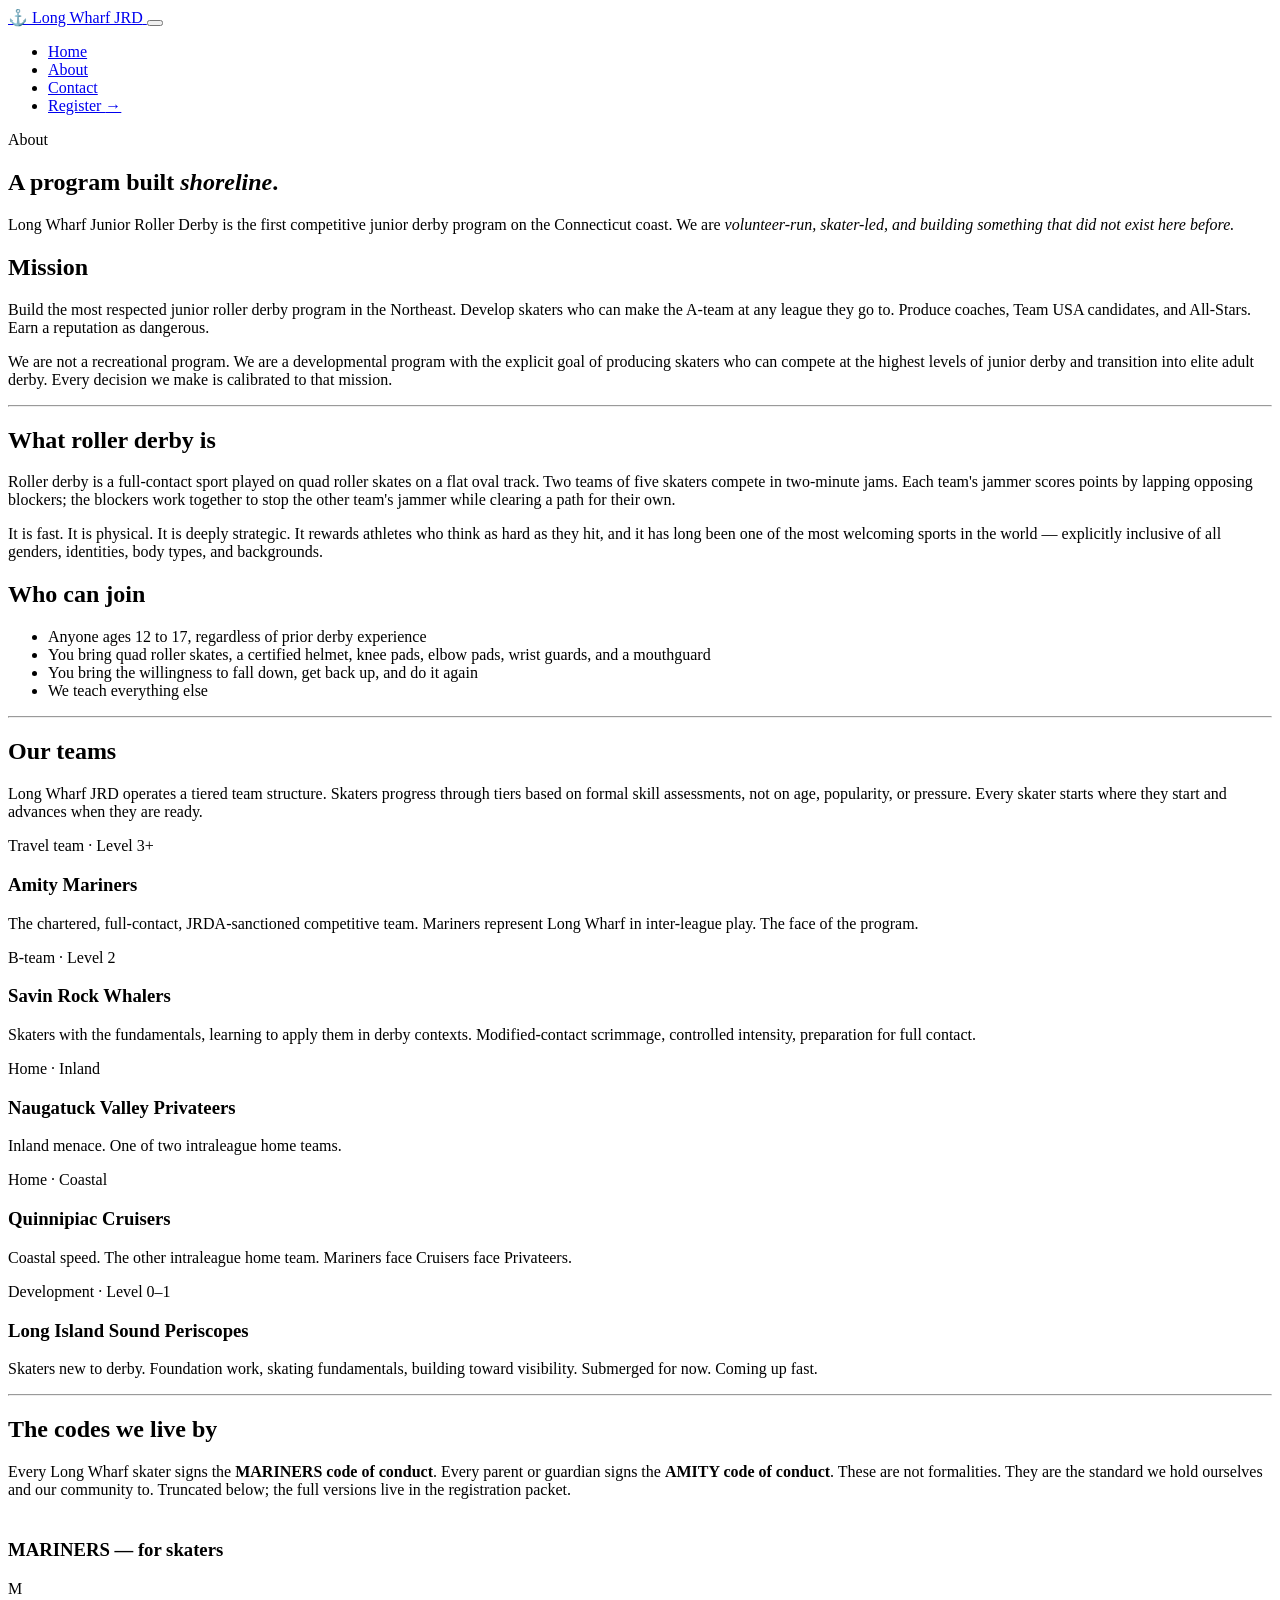
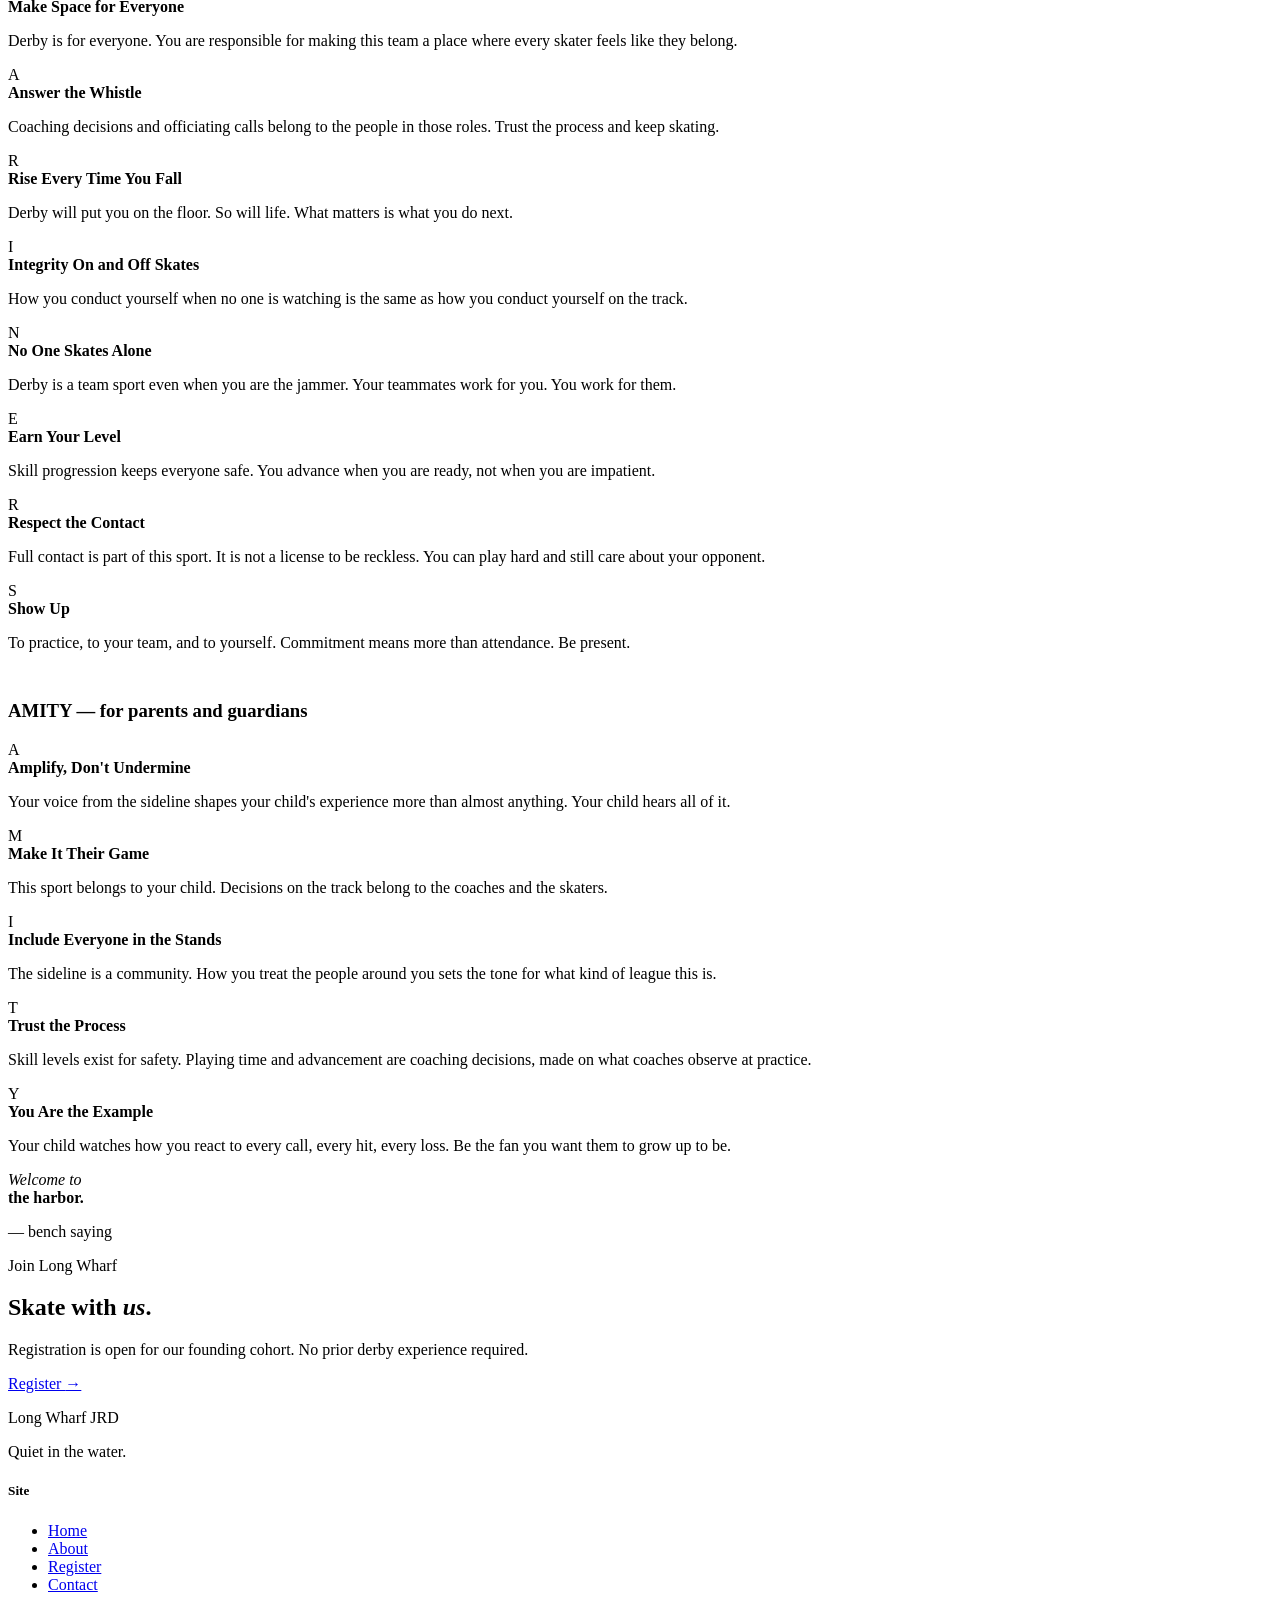
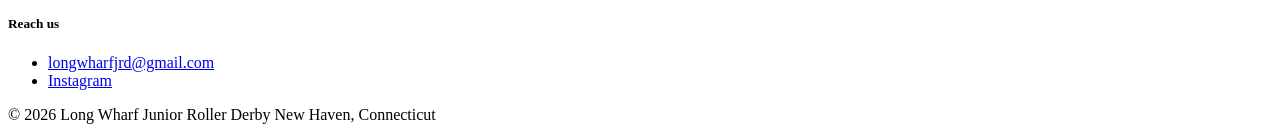
==== about.html @ 36a2472e "Add files via upload" ====
<!DOCTYPE html>
<html lang="en">
<head>
  <meta charset="UTF-8">
  <meta name="viewport" content="width=device-width, initial-scale=1.0">
  <title>About — Long Wharf Junior Roller Derby</title>
  <meta name="description" content="Long Wharf JRD is a competitive junior roller derby program serving New Haven County, Connecticut. Mission, teams, and the codes we live by.">

  <meta property="og:type" content="website">
  <meta property="og:title" content="About Long Wharf JRD">
  <meta property="og:description" content="Mission, teams, and the codes that define Long Wharf Junior Roller Derby.">
  <meta property="og:image" content="assets/og-image.jpg">
  <meta property="og:url" content="https://longwharfjrd.com/about.html">
  <meta name="twitter:card" content="summary_large_image">

  <link rel="icon" type="image/png" href="assets/favicon.png">
  <link rel="preconnect" href="https://fonts.googleapis.com">
  <link rel="preconnect" href="https://fonts.gstatic.com" crossorigin>
  <link href="https://fonts.googleapis.com/css2?family=Fraunces:ital,opsz,wght,SOFT@0,9..144,400..600,0..100;1,9..144,400..600,0..100&family=JetBrains+Mono:wght@400;500&family=Manrope:wght@400;500;600;700&display=swap" rel="stylesheet">
  <link rel="stylesheet" href="css/style.css">
</head>
<body>

  <header class="nav" id="nav">
    <div class="container nav__inner">
      <a href="index.html" class="nav__brand">
        <span class="nav__brand-mark">⚓</span>
        <span>Long Wharf JRD</span>
      </a>
      <button class="nav__toggle" aria-label="Toggle menu" aria-expanded="false">
        <span></span><span></span><span></span>
      </button>
      <ul class="nav__list">
        <li><a href="index.html" class="nav__link">Home</a></li>
        <li><a href="about.html" class="nav__link">About</a></li>
        <li><a href="contact.html" class="nav__link">Contact</a></li>
        <li><a href="register.html" class="nav__cta">Register <span aria-hidden="true">→</span></a></li>
      </ul>
    </div>
  </header>

  <!-- ───────── PAGE HEADER ───────── -->
  <section class="page-header">
    <div class="container page-header__inner">
      <p class="page-header__eyebrow reveal">About</p>
      <h1 class="page-header__title reveal reveal--delay-1">A program built <em>shoreline</em>.</h1>
    </div>
  </section>

  <!-- ───────── PROSE ───────── -->
  <section class="section">
    <div class="container-narrow">
      <article class="prose">

        <p class="lede">Long Wharf Junior Roller Derby is the first competitive junior derby program on the Connecticut coast. We are <em>volunteer-run, skater-led, and building something that did not exist here before.</em></p>

        <h2>Mission</h2>
        <p>Build the most respected junior roller derby program in the Northeast. Develop skaters who can make the A-team at any league they go to. Produce coaches, Team USA candidates, and All-Stars. Earn a reputation as dangerous.</p>
        <p>We are not a recreational program. We are a developmental program with the explicit goal of producing skaters who can compete at the highest levels of junior derby and transition into elite adult derby. Every decision we make is calibrated to that mission.</p>

        <hr class="divider">

        <h2>What roller derby is</h2>
        <p>Roller derby is a full-contact sport played on quad roller skates on a flat oval track. Two teams of five skaters compete in two-minute jams. Each team's jammer scores points by lapping opposing blockers; the blockers work together to stop the other team's jammer while clearing a path for their own.</p>
        <p>It is fast. It is physical. It is deeply strategic. It rewards athletes who think as hard as they hit, and it has long been one of the most welcoming sports in the world — explicitly inclusive of all genders, identities, body types, and backgrounds.</p>

        <h2>Who can join</h2>
        <ul>
          <li>Anyone ages 12 to 17, regardless of prior derby experience</li>
          <li>You bring quad roller skates, a certified helmet, knee pads, elbow pads, wrist guards, and a mouthguard</li>
          <li>You bring the willingness to fall down, get back up, and do it again</li>
          <li>We teach everything else</li>
        </ul>

        <hr class="divider">

        <h2>Our teams</h2>
        <p>Long Wharf JRD operates a tiered team structure. Skaters progress through tiers based on formal skill assessments, not on age, popularity, or pressure. Every skater starts where they start and advances when they are ready.</p>

        <div class="teams">
          <div class="team">
            <span class="team__tier">Travel team · Level 3+</span>
            <h3 class="team__name">Amity Mariners</h3>
            <p class="team__desc">The chartered, full-contact, JRDA-sanctioned competitive team. Mariners represent Long Wharf in inter-league play. The face of the program.</p>
          </div>
          <div class="team">
            <span class="team__tier">B-team · Level 2</span>
            <h3 class="team__name">Savin Rock Whalers</h3>
            <p class="team__desc">Skaters with the fundamentals, learning to apply them in derby contexts. Modified-contact scrimmage, controlled intensity, preparation for full contact.</p>
          </div>
          <div class="team">
            <span class="team__tier">Home · Inland</span>
            <h3 class="team__name">Naugatuck Valley Privateers</h3>
            <p class="team__desc">Inland menace. One of two intraleague home teams.</p>
          </div>
          <div class="team">
            <span class="team__tier">Home · Coastal</span>
            <h3 class="team__name">Quinnipiac Cruisers</h3>
            <p class="team__desc">Coastal speed. The other intraleague home team. Mariners face Cruisers face Privateers.</p>
          </div>
          <div class="team">
            <span class="team__tier">Development · Level 0–1</span>
            <h3 class="team__name">Long Island Sound Periscopes</h3>
            <p class="team__desc">Skaters new to derby. Foundation work, skating fundamentals, building toward visibility. Submerged for now. Coming up fast.</p>
          </div>
        </div>

        <hr class="divider">

        <h2>The codes we live by</h2>
        <p>Every Long Wharf skater signs the <strong>MARINERS code of conduct</strong>. Every parent or guardian signs the <strong>AMITY code of conduct</strong>. These are not formalities. They are the standard we hold ourselves and our community to. Truncated below; the full versions live in the registration packet.</p>

        <h3 style="margin-top: 2.5rem;">MARINERS — for skaters</h3>
        <div class="code-strip">
          <div class="code-strip__item">
            <span class="code-strip__letter">M</span>
            <div class="code-strip__text"><strong>Make Space for Everyone</strong><p>Derby is for everyone. You are responsible for making this team a place where every skater feels like they belong.</p></div>
          </div>
          <div class="code-strip__item">
            <span class="code-strip__letter">A</span>
            <div class="code-strip__text"><strong>Answer the Whistle</strong><p>Coaching decisions and officiating calls belong to the people in those roles. Trust the process and keep skating.</p></div>
          </div>
          <div class="code-strip__item">
            <span class="code-strip__letter">R</span>
            <div class="code-strip__text"><strong>Rise Every Time You Fall</strong><p>Derby will put you on the floor. So will life. What matters is what you do next.</p></div>
          </div>
          <div class="code-strip__item">
            <span class="code-strip__letter">I</span>
            <div class="code-strip__text"><strong>Integrity On and Off Skates</strong><p>How you conduct yourself when no one is watching is the same as how you conduct yourself on the track.</p></div>
          </div>
          <div class="code-strip__item">
            <span class="code-strip__letter">N</span>
            <div class="code-strip__text"><strong>No One Skates Alone</strong><p>Derby is a team sport even when you are the jammer. Your teammates work for you. You work for them.</p></div>
          </div>
          <div class="code-strip__item">
            <span class="code-strip__letter">E</span>
            <div class="code-strip__text"><strong>Earn Your Level</strong><p>Skill progression keeps everyone safe. You advance when you are ready, not when you are impatient.</p></div>
          </div>
          <div class="code-strip__item">
            <span class="code-strip__letter">R</span>
            <div class="code-strip__text"><strong>Respect the Contact</strong><p>Full contact is part of this sport. It is not a license to be reckless. You can play hard and still care about your opponent.</p></div>
          </div>
          <div class="code-strip__item">
            <span class="code-strip__letter">S</span>
            <div class="code-strip__text"><strong>Show Up</strong><p>To practice, to your team, and to yourself. Commitment means more than attendance. Be present.</p></div>
          </div>
        </div>

        <h3 style="margin-top: 3rem;">AMITY — for parents and guardians</h3>
        <div class="code-strip">
          <div class="code-strip__item">
            <span class="code-strip__letter">A</span>
            <div class="code-strip__text"><strong>Amplify, Don't Undermine</strong><p>Your voice from the sideline shapes your child's experience more than almost anything. Your child hears all of it.</p></div>
          </div>
          <div class="code-strip__item">
            <span class="code-strip__letter">M</span>
            <div class="code-strip__text"><strong>Make It Their Game</strong><p>This sport belongs to your child. Decisions on the track belong to the coaches and the skaters.</p></div>
          </div>
          <div class="code-strip__item">
            <span class="code-strip__letter">I</span>
            <div class="code-strip__text"><strong>Include Everyone in the Stands</strong><p>The sideline is a community. How you treat the people around you sets the tone for what kind of league this is.</p></div>
          </div>
          <div class="code-strip__item">
            <span class="code-strip__letter">T</span>
            <div class="code-strip__text"><strong>Trust the Process</strong><p>Skill levels exist for safety. Playing time and advancement are coaching decisions, made on what coaches observe at practice.</p></div>
          </div>
          <div class="code-strip__item">
            <span class="code-strip__letter">Y</span>
            <div class="code-strip__text"><strong>You Are the Example</strong><p>Your child watches how you react to every call, every hit, every loss. Be the fan you want them to grow up to be.</p></div>
          </div>
        </div>

      </article>
    </div>
  </section>

  <!-- ───────── BANNER ───────── -->
  <section class="banner">
    <div class="container banner__inner">
      <p class="banner__quote reveal">
        <em>Welcome to</em><br>
        <strong>the harbor.</strong>
      </p>
      <p class="banner__cite reveal reveal--delay-1">— bench saying</p>
    </div>
  </section>

  <!-- ───────── CTA ───────── -->
  <section class="section cta">
    <div class="container-narrow">
      <div class="cta__inner">
        <p class="section-eyebrow">Join Long Wharf</p>
        <h2 class="cta__title reveal">Skate with <em>us</em>.</h2>
        <p class="cta__body reveal reveal--delay-1">Registration is open for our founding cohort. No prior derby experience required.</p>
        <div class="cta__actions reveal reveal--delay-2">
          <a href="register.html" class="btn btn--dark">
            Register
            <span class="btn__arrow" aria-hidden="true">→</span>
          </a>
        </div>
      </div>
    </div>
  </section>

  <!-- ───────── FOOTER ───────── -->
  <footer class="footer">
    <div class="container">
      <div class="footer__inner">
        <div>
          <p class="footer__brand">Long Wharf JRD</p>
          <p class="footer__tagline">Quiet in the water.</p>
        </div>
        <div>
          <h5>Site</h5>
          <ul>
            <li><a href="index.html">Home</a></li>
            <li><a href="about.html">About</a></li>
            <li><a href="register.html">Register</a></li>
            <li><a href="contact.html">Contact</a></li>
          </ul>
        </div>
        <div>
          <h5>Reach us</h5>
          <ul>
            <li><a href="mailto:longwharfjrd@gmail.com">longwharfjrd@gmail.com</a></li>
            <li><a href="https://instagram.com/longwharfjrd" target="_blank" rel="noopener">Instagram</a></li>
          </ul>
        </div>
      </div>
      <div class="footer__bottom">
        <span>© <span data-year>2026</span> Long Wharf Junior Roller Derby</span>
        <span>New Haven, Connecticut</span>
      </div>
    </div>
  </footer>

  <script src="js/main.js"></script>
</body>
</html>
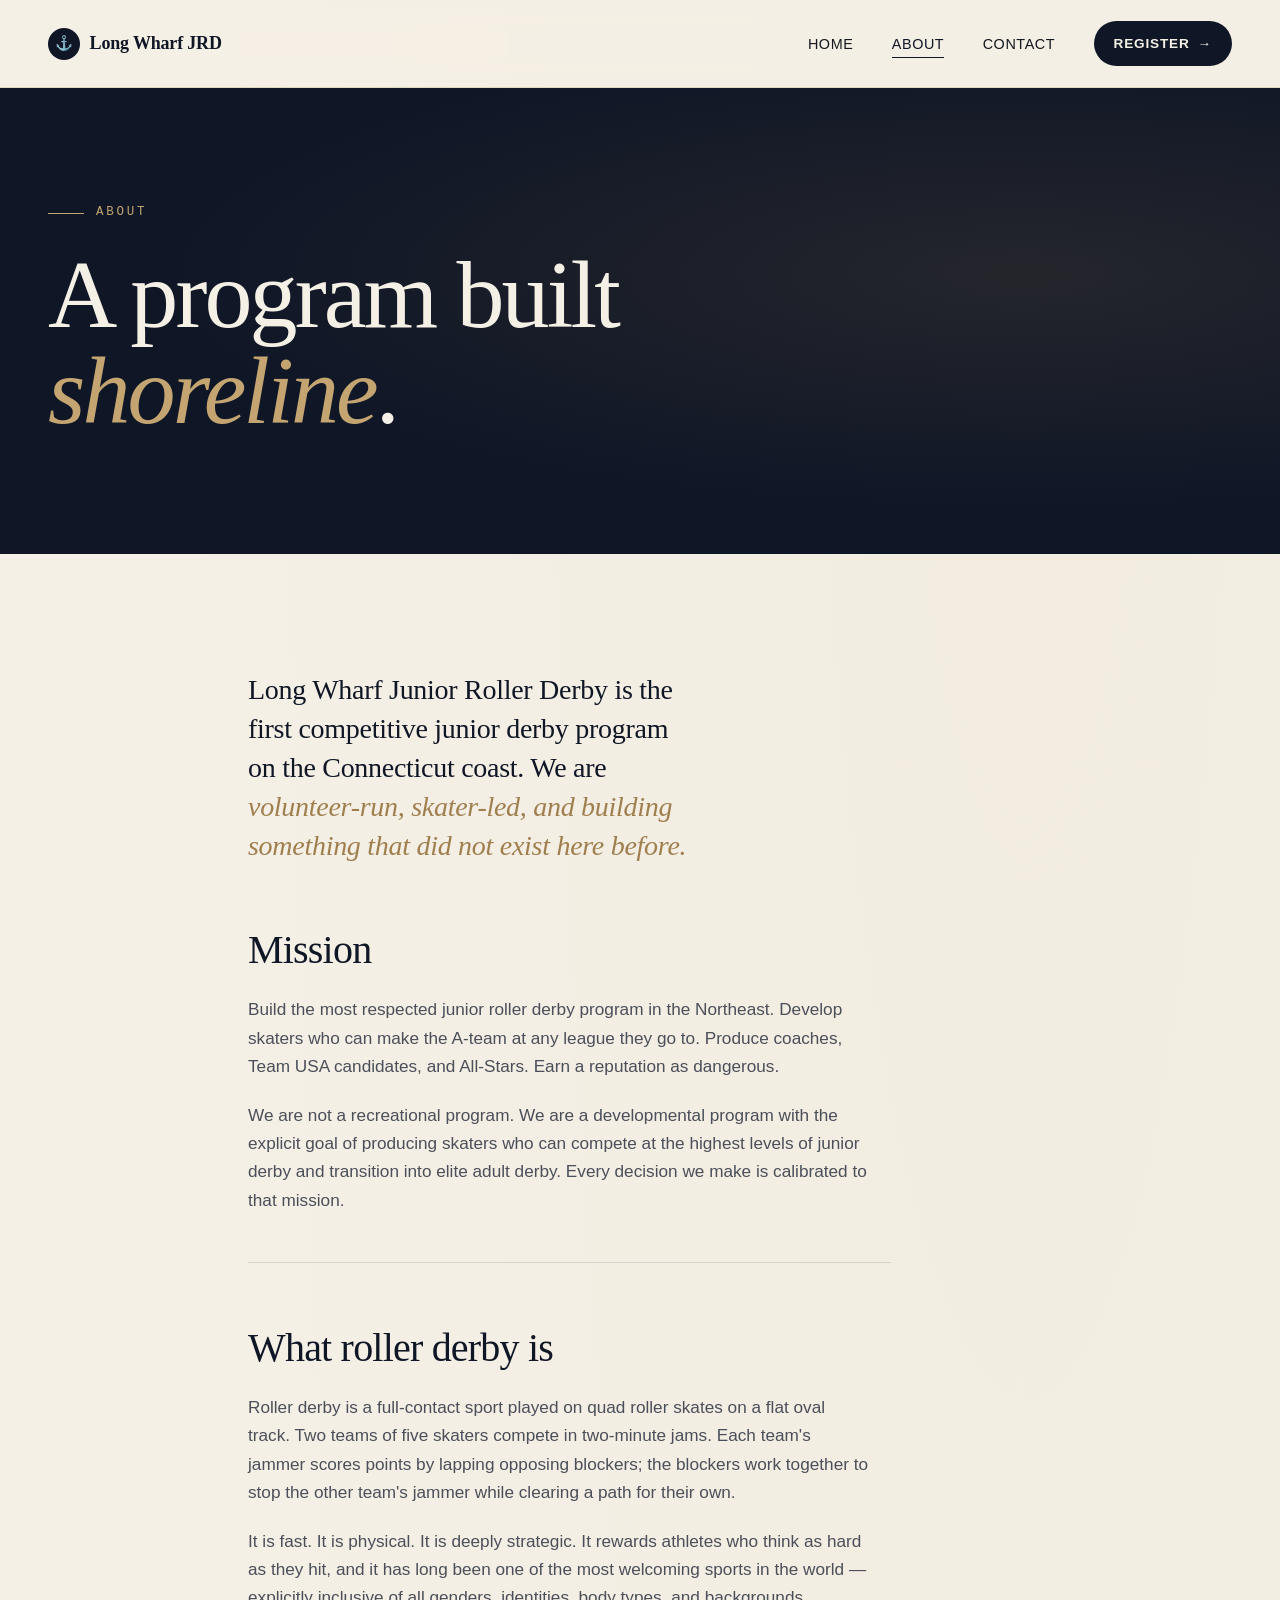
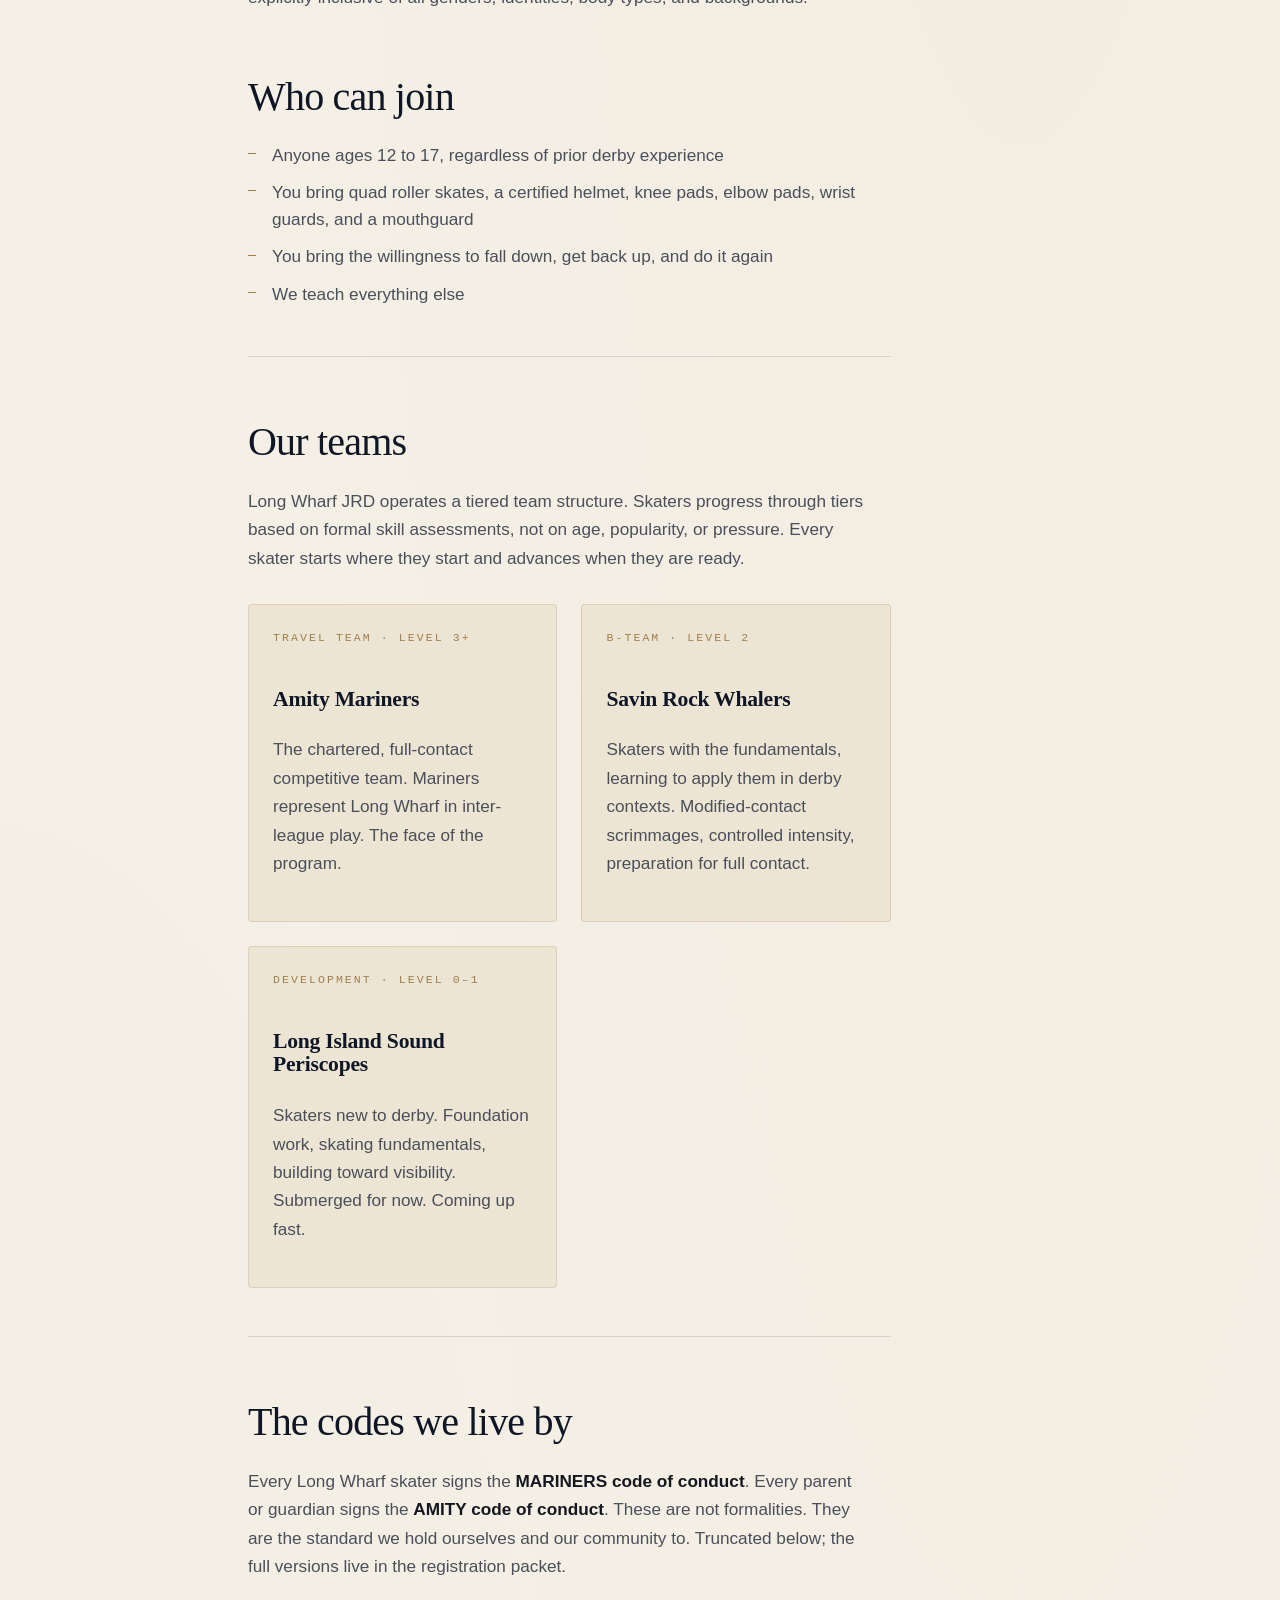
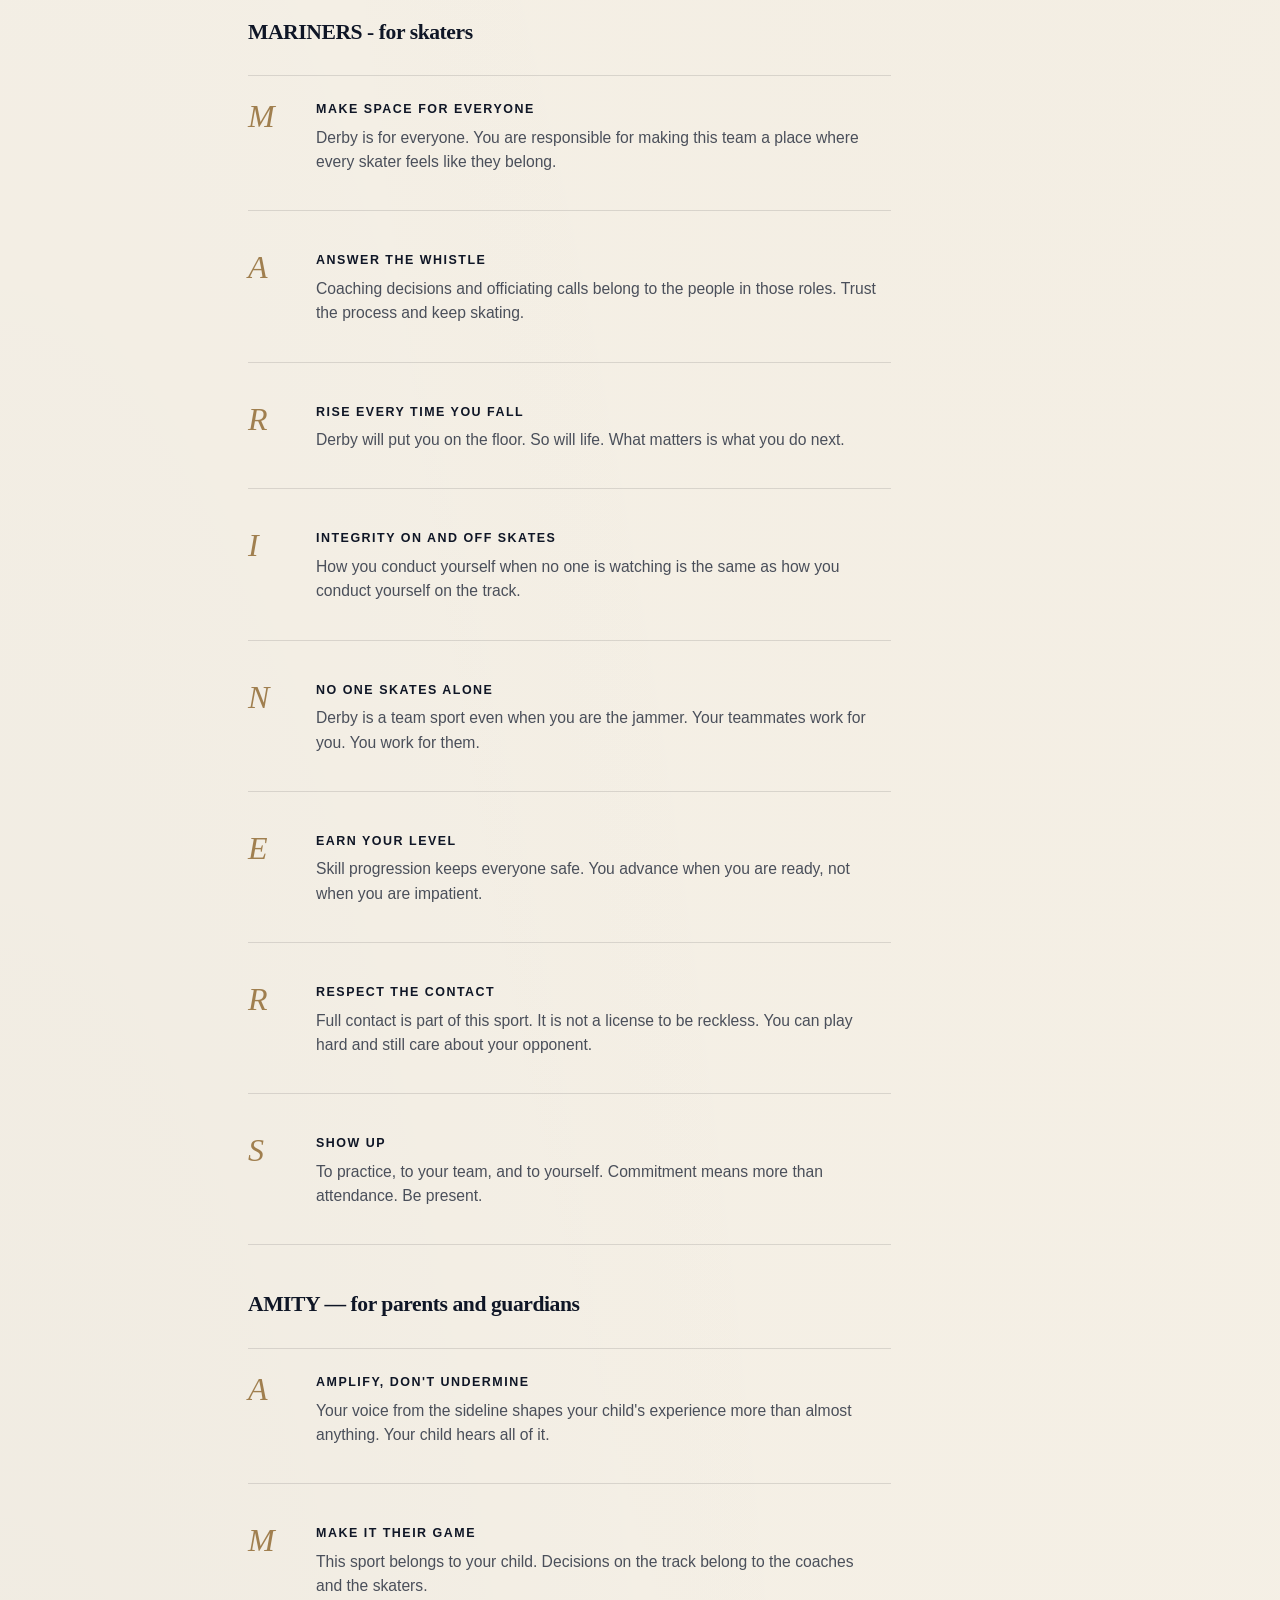
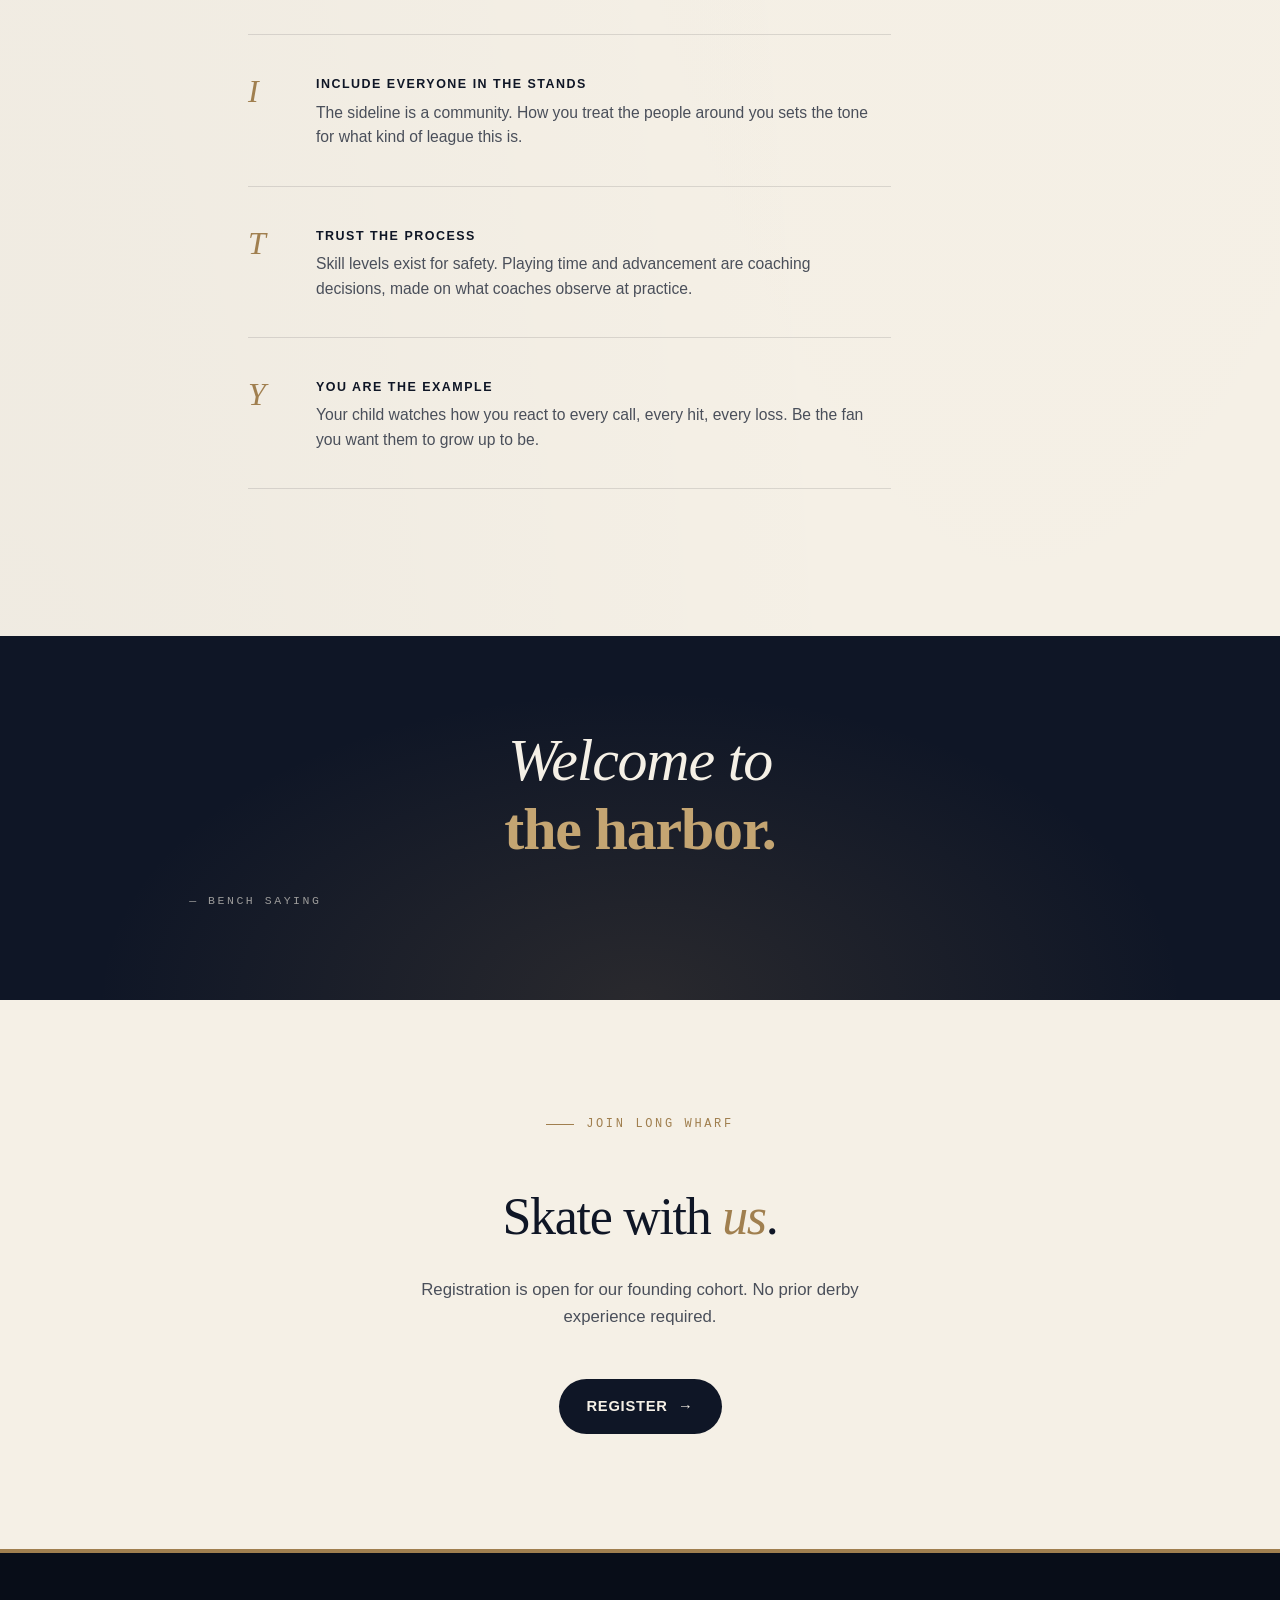
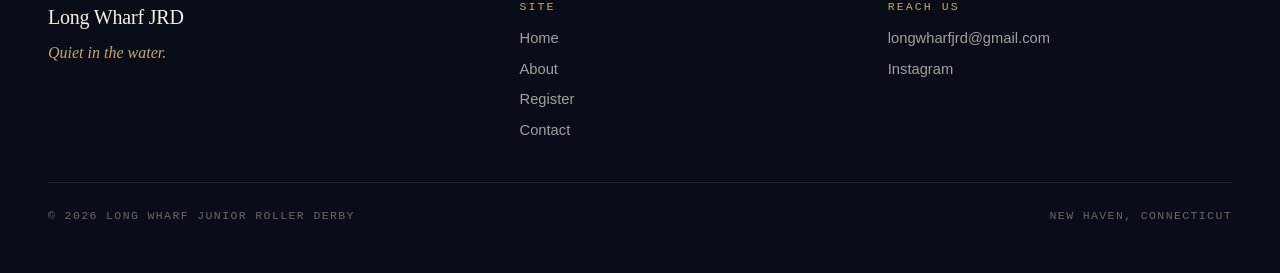
==== commit eca58cbd: "Update about.html" ====
--- a/about.html
+++ b/about.html
@@ -81,22 +81,12 @@
           <div class="team">
             <span class="team__tier">Travel team · Level 3+</span>
             <h3 class="team__name">Amity Mariners</h3>
-            <p class="team__desc">The chartered, full-contact, JRDA-sanctioned competitive team. Mariners represent Long Wharf in inter-league play. The face of the program.</p>
+            <p class="team__desc">The chartered, full-contact competitive team. Mariners represent Long Wharf in inter-league play. The face of the program.</p>
           </div>
           <div class="team">
             <span class="team__tier">B-team · Level 2</span>
             <h3 class="team__name">Savin Rock Whalers</h3>
-            <p class="team__desc">Skaters with the fundamentals, learning to apply them in derby contexts. Modified-contact scrimmage, controlled intensity, preparation for full contact.</p>
-          </div>
-          <div class="team">
-            <span class="team__tier">Home · Inland</span>
-            <h3 class="team__name">Naugatuck Valley Privateers</h3>
-            <p class="team__desc">Inland menace. One of two intraleague home teams.</p>
-          </div>
-          <div class="team">
-            <span class="team__tier">Home · Coastal</span>
-            <h3 class="team__name">Quinnipiac Cruisers</h3>
-            <p class="team__desc">Coastal speed. The other intraleague home team. Mariners face Cruisers face Privateers.</p>
+            <p class="team__desc">Skaters with the fundamentals, learning to apply them in derby contexts. Modified-contact scrimmages, controlled intensity, preparation for full contact.</p>
           </div>
           <div class="team">
             <span class="team__tier">Development · Level 0–1</span>
@@ -110,7 +100,7 @@
         <h2>The codes we live by</h2>
         <p>Every Long Wharf skater signs the <strong>MARINERS code of conduct</strong>. Every parent or guardian signs the <strong>AMITY code of conduct</strong>. These are not formalities. They are the standard we hold ourselves and our community to. Truncated below; the full versions live in the registration packet.</p>
 
-        <h3 style="margin-top: 2.5rem;">MARINERS — for skaters</h3>
+        <h3 style="margin-top: 2.5rem;">MARINERS - for skaters</h3>
         <div class="code-strip">
           <div class="code-strip__item">
             <span class="code-strip__letter">M</span>
--- a/css/style.css
+++ b/css/style.css
@@ -0,0 +1,1001 @@
+/* ═══════════════════════════════════════════════════════════
+   LONG WHARF JUNIOR ROLLER DERBY
+   stylesheet — refined editorial maritime
+   ═══════════════════════════════════════════════════════════ */
+
+/* ─── 1. RESET ─── */
+*, *::before, *::after { box-sizing: border-box; margin: 0; padding: 0; }
+html { scroll-behavior: smooth; -webkit-text-size-adjust: 100%; }
+body { line-height: 1.5; -webkit-font-smoothing: antialiased; -moz-osx-font-smoothing: grayscale; }
+img, picture, svg { display: block; max-width: 100%; }
+button { font: inherit; cursor: pointer; background: none; border: none; color: inherit; }
+a { color: inherit; text-decoration: none; }
+ul, ol { list-style: none; }
+
+/* ─── 2. TOKENS ─── */
+:root {
+  /* color */
+  --navy: #0f1626;
+  --navy-deep: #080d18;
+  --navy-soft: #1a2238;
+  --brass: #a07f4f;
+  --brass-soft: #c4a572;
+  --brass-pale: #e8dcc4;
+  --paper: #f5f0e6;
+  --paper-warm: #ede5d3;
+  --ink: #14171f;
+  --ink-soft: #4a4f5a;
+  --ink-muted: #7a7f8a;
+  --rust: #8b3a1f;
+  --line: rgba(20, 23, 31, 0.12);
+  --line-paper: rgba(160, 127, 79, 0.22);
+
+  /* type */
+  --font-display: "Fraunces", Georgia, serif;
+  --font-body: "Manrope", -apple-system, BlinkMacSystemFont, sans-serif;
+  --font-mono: "JetBrains Mono", "Courier New", monospace;
+
+  /* scale */
+  --space-1: 0.5rem;
+  --space-2: 1rem;
+  --space-3: 1.5rem;
+  --space-4: 2rem;
+  --space-5: 3rem;
+  --space-6: 4rem;
+  --space-7: 6rem;
+  --space-8: 9rem;
+
+  /* layout */
+  --container: 1280px;
+  --container-narrow: 880px;
+  --header-h: 88px;
+
+  /* timing */
+  --ease: cubic-bezier(0.32, 0.72, 0, 1);
+}
+
+/* ─── 3. BASE TYPOGRAPHY ─── */
+body {
+  font-family: var(--font-body);
+  font-size: 17px;
+  font-weight: 400;
+  line-height: 1.6;
+  color: var(--ink);
+  background: var(--paper);
+  background-image:
+    radial-gradient(at 80% 0%, rgba(160, 127, 79, 0.04) 0%, transparent 60%),
+    radial-gradient(at 0% 100%, rgba(15, 22, 38, 0.03) 0%, transparent 50%);
+  min-height: 100vh;
+}
+
+h1, h2, h3, h4, h5, h6 {
+  font-family: var(--font-display);
+  font-weight: 500;
+  line-height: 1.05;
+  letter-spacing: -0.02em;
+  color: var(--navy);
+  font-variation-settings: "opsz" 144, "SOFT" 0;
+}
+
+h1 { font-size: clamp(2.75rem, 7vw, 5.5rem); font-weight: 400; }
+h2 { font-size: clamp(2rem, 4.5vw, 3.25rem); font-weight: 500; }
+h3 { font-size: clamp(1.4rem, 2.5vw, 1.85rem); font-weight: 600; }
+h4 { font-size: 1.125rem; font-weight: 600; letter-spacing: 0.02em; }
+
+p { max-width: 60ch; }
+.lead { font-size: 1.25rem; line-height: 1.55; color: var(--ink); }
+em, i { font-style: italic; }
+
+::selection { background: var(--navy); color: var(--brass-soft); }
+
+/* ─── 4. LAYOUT ─── */
+.container { width: 100%; max-width: var(--container); margin-inline: auto; padding-inline: clamp(1.25rem, 4vw, 3rem); }
+.container-narrow { width: 100%; max-width: var(--container-narrow); margin-inline: auto; padding-inline: clamp(1.25rem, 4vw, 3rem); }
+.section { padding-block: clamp(4rem, 9vw, 7.5rem); position: relative; }
+.section--tight { padding-block: clamp(2.5rem, 5vw, 4.5rem); }
+
+/* ─── 5. NAV ─── */
+.nav {
+  position: sticky;
+  top: 0;
+  z-index: 50;
+  background: rgba(245, 240, 230, 0.82);
+  backdrop-filter: saturate(140%) blur(12px);
+  -webkit-backdrop-filter: saturate(140%) blur(12px);
+  border-bottom: 1px solid var(--line-paper);
+  height: var(--header-h);
+}
+.nav__inner {
+  height: 100%;
+  display: flex;
+  align-items: center;
+  justify-content: space-between;
+  gap: var(--space-3);
+}
+.nav__brand {
+  font-family: var(--font-display);
+  font-weight: 600;
+  font-size: 1.125rem;
+  letter-spacing: -0.01em;
+  color: var(--navy);
+  display: flex;
+  align-items: center;
+  gap: 0.6rem;
+}
+.nav__brand-mark {
+  display: inline-block;
+  width: 32px;
+  height: 32px;
+  background: var(--navy);
+  color: var(--brass-soft);
+  border-radius: 50%;
+  font-family: var(--font-display);
+  font-weight: 600;
+  font-size: 0.9rem;
+  display: flex;
+  align-items: center;
+  justify-content: center;
+  letter-spacing: 0;
+}
+.nav__list {
+  display: flex;
+  gap: clamp(1rem, 3vw, 2.5rem);
+  align-items: center;
+}
+.nav__link {
+  font-family: var(--font-body);
+  font-size: 0.9rem;
+  font-weight: 500;
+  letter-spacing: 0.04em;
+  text-transform: uppercase;
+  color: var(--ink);
+  position: relative;
+  padding-block: 0.25rem;
+  transition: color 200ms var(--ease);
+}
+.nav__link::after {
+  content: "";
+  position: absolute;
+  left: 0;
+  right: 0;
+  bottom: -2px;
+  height: 1px;
+  background: var(--navy);
+  transform: scaleX(0);
+  transform-origin: left;
+  transition: transform 240ms var(--ease);
+}
+.nav__link:hover { color: var(--navy); }
+.nav__link:hover::after { transform: scaleX(1); }
+.nav__link.is-active { color: var(--navy); }
+.nav__link.is-active::after { transform: scaleX(1); }
+.nav__cta {
+  display: inline-flex;
+  align-items: center;
+  gap: 0.5rem;
+  font-family: var(--font-body);
+  font-size: 0.85rem;
+  font-weight: 600;
+  letter-spacing: 0.06em;
+  text-transform: uppercase;
+  background: var(--navy);
+  color: var(--paper);
+  padding: 0.7rem 1.25rem;
+  border-radius: 999px;
+  transition: background 200ms var(--ease), transform 200ms var(--ease);
+}
+.nav__cta:hover { background: var(--navy-deep); transform: translateY(-1px); }
+.nav__toggle {
+  display: none;
+  width: 44px;
+  height: 44px;
+  position: relative;
+}
+.nav__toggle span {
+  display: block;
+  position: absolute;
+  left: 12px;
+  right: 12px;
+  height: 1.5px;
+  background: var(--navy);
+  transition: transform 240ms var(--ease), opacity 240ms var(--ease), top 240ms var(--ease);
+}
+.nav__toggle span:nth-child(1) { top: 16px; }
+.nav__toggle span:nth-child(2) { top: 22px; }
+.nav__toggle span:nth-child(3) { top: 28px; }
+.nav.is-open .nav__toggle span:nth-child(1) { top: 22px; transform: rotate(45deg); }
+.nav.is-open .nav__toggle span:nth-child(2) { opacity: 0; }
+.nav.is-open .nav__toggle span:nth-child(3) { top: 22px; transform: rotate(-45deg); }
+
+/* ─── 6. HERO ─── */
+.hero {
+  position: relative;
+  min-height: calc(100vh - var(--header-h));
+  display: flex;
+  align-items: center;
+  background: var(--navy);
+  color: var(--paper);
+  overflow: hidden;
+  isolation: isolate;
+}
+.hero::before {
+  content: "";
+  position: absolute;
+  inset: 0;
+  background:
+    radial-gradient(ellipse at 20% 80%, rgba(160, 127, 79, 0.25) 0%, transparent 55%),
+    radial-gradient(ellipse at 90% 0%, rgba(160, 127, 79, 0.12) 0%, transparent 50%);
+  z-index: -1;
+}
+.hero::after {
+  content: "";
+  position: absolute;
+  inset: 0;
+  background-image:
+    repeating-linear-gradient(
+      0deg,
+      transparent 0,
+      transparent 3px,
+      rgba(160, 127, 79, 0.025) 3px,
+      rgba(160, 127, 79, 0.025) 4px
+    );
+  pointer-events: none;
+  z-index: -1;
+}
+.hero__inner {
+  position: relative;
+  width: 100%;
+  display: grid;
+  gap: clamp(2rem, 5vw, 4rem);
+  padding-block: clamp(4rem, 8vw, 8rem);
+}
+.hero__eyebrow {
+  font-family: var(--font-mono);
+  font-size: 0.78rem;
+  font-weight: 400;
+  letter-spacing: 0.22em;
+  text-transform: uppercase;
+  color: var(--brass-soft);
+  display: flex;
+  align-items: center;
+  gap: 0.75rem;
+}
+.hero__eyebrow::before {
+  content: "";
+  width: 36px;
+  height: 1px;
+  background: var(--brass-soft);
+  flex-shrink: 0;
+}
+.hero__slogan {
+  font-family: var(--font-display);
+  font-weight: 400;
+  font-style: italic;
+  font-size: clamp(3.5rem, 11vw, 8.5rem);
+  line-height: 0.95;
+  letter-spacing: -0.035em;
+  color: var(--paper);
+  font-variation-settings: "opsz" 144, "SOFT" 100;
+}
+.hero__slogan strong {
+  font-weight: 600;
+  font-style: normal;
+  color: var(--brass-soft);
+  display: block;
+}
+.hero__sub {
+  font-size: clamp(1.05rem, 1.4vw, 1.2rem);
+  max-width: 48ch;
+  color: rgba(245, 240, 230, 0.82);
+  line-height: 1.55;
+}
+.hero__actions {
+  display: flex;
+  flex-wrap: wrap;
+  gap: 1rem 1.5rem;
+  align-items: center;
+}
+.hero__meta {
+  position: absolute;
+  bottom: clamp(1.5rem, 4vw, 3rem);
+  left: clamp(1.25rem, 4vw, 3rem);
+  right: clamp(1.25rem, 4vw, 3rem);
+  display: flex;
+  justify-content: space-between;
+  align-items: end;
+  gap: 1rem;
+  font-family: var(--font-mono);
+  font-size: 0.72rem;
+  letter-spacing: 0.18em;
+  text-transform: uppercase;
+  color: rgba(245, 240, 230, 0.55);
+}
+.hero__meta span { white-space: nowrap; }
+
+/* ─── 7. BUTTONS ─── */
+.btn {
+  display: inline-flex;
+  align-items: center;
+  gap: 0.65rem;
+  font-family: var(--font-body);
+  font-size: 0.92rem;
+  font-weight: 600;
+  letter-spacing: 0.05em;
+  text-transform: uppercase;
+  padding: 1rem 1.75rem;
+  border-radius: 999px;
+  transition: transform 200ms var(--ease), background 200ms var(--ease), color 200ms var(--ease);
+  white-space: nowrap;
+}
+.btn--primary {
+  background: var(--brass);
+  color: var(--navy);
+}
+.btn--primary:hover { background: var(--brass-soft); transform: translateY(-2px); }
+.btn--ghost {
+  background: transparent;
+  color: var(--paper);
+  border: 1px solid rgba(245, 240, 230, 0.35);
+}
+.btn--ghost:hover { background: rgba(245, 240, 230, 0.08); border-color: rgba(245, 240, 230, 0.6); }
+.btn--dark {
+  background: var(--navy);
+  color: var(--paper);
+}
+.btn--dark:hover { background: var(--navy-deep); transform: translateY(-2px); }
+.btn__arrow {
+  display: inline-block;
+  transition: transform 240ms var(--ease);
+}
+.btn:hover .btn__arrow { transform: translateX(4px); }
+
+/* ─── 8. SECTIONS ─── */
+.section-eyebrow {
+  font-family: var(--font-mono);
+  font-size: 0.75rem;
+  font-weight: 400;
+  letter-spacing: 0.22em;
+  text-transform: uppercase;
+  color: var(--brass);
+  display: flex;
+  align-items: center;
+  gap: 0.75rem;
+  margin-bottom: var(--space-3);
+}
+.section-eyebrow::before {
+  content: "";
+  width: 28px;
+  height: 1px;
+  background: var(--brass);
+}
+.section-title {
+  font-family: var(--font-display);
+  font-weight: 400;
+  font-size: clamp(2.25rem, 5vw, 3.5rem);
+  line-height: 1.05;
+  letter-spacing: -0.025em;
+  color: var(--navy);
+  margin-bottom: var(--space-4);
+  max-width: 22ch;
+}
+.section-title em {
+  font-style: italic;
+  color: var(--brass);
+  font-weight: 400;
+}
+
+/* ─── 9. INTRO BLOCK (home) ─── */
+.intro {
+  position: relative;
+  background: var(--paper);
+}
+.intro__grid {
+  display: grid;
+  grid-template-columns: 1fr;
+  gap: var(--space-6);
+  align-items: start;
+}
+@media (min-width: 900px) {
+  .intro__grid { grid-template-columns: 1fr 1.4fr; gap: var(--space-7); }
+}
+.intro__heading {
+  font-family: var(--font-display);
+  font-size: clamp(2rem, 4vw, 3rem);
+  font-weight: 400;
+  line-height: 1.05;
+  letter-spacing: -0.025em;
+  color: var(--navy);
+}
+.intro__heading em {
+  font-style: italic;
+  color: var(--brass);
+}
+.intro__body { font-size: 1.1rem; line-height: 1.65; color: var(--ink-soft); }
+.intro__body p + p { margin-top: 1.25rem; }
+
+/* ─── 10. PILLARS ─── */
+.pillars { background: var(--paper-warm); border-block: 1px solid var(--line-paper); }
+.pillars__grid {
+  display: grid;
+  grid-template-columns: repeat(auto-fit, minmax(220px, 1fr));
+  gap: clamp(2rem, 4vw, 3rem);
+}
+.pillar {
+  display: flex;
+  flex-direction: column;
+  gap: 0.75rem;
+  padding-top: 1.5rem;
+  border-top: 1px solid var(--line-paper);
+  position: relative;
+}
+.pillar__num {
+  font-family: var(--font-mono);
+  font-size: 0.78rem;
+  letter-spacing: 0.18em;
+  color: var(--brass);
+}
+.pillar__title {
+  font-family: var(--font-display);
+  font-size: 1.5rem;
+  font-weight: 500;
+  line-height: 1.1;
+  letter-spacing: -0.015em;
+  color: var(--navy);
+}
+.pillar__body {
+  font-size: 0.98rem;
+  line-height: 1.55;
+  color: var(--ink-soft);
+}
+
+/* ─── 11. BANNER (full-width slogan band) ─── */
+.banner {
+  background: var(--navy);
+  color: var(--paper);
+  position: relative;
+  overflow: hidden;
+  isolation: isolate;
+}
+.banner::before {
+  content: "";
+  position: absolute;
+  inset: 0;
+  background: radial-gradient(ellipse at 50% 100%, rgba(160, 127, 79, 0.18) 0%, transparent 60%);
+  z-index: -1;
+}
+.banner__inner {
+  padding-block: clamp(4rem, 7vw, 6rem);
+  text-align: center;
+}
+.banner__quote {
+  font-family: var(--font-display);
+  font-style: italic;
+  font-weight: 400;
+  font-size: clamp(2rem, 5vw, 3.75rem);
+  line-height: 1.15;
+  letter-spacing: -0.02em;
+  max-width: 22ch;
+  margin: 0 auto;
+  color: var(--paper);
+  font-variation-settings: "opsz" 144, "SOFT" 100;
+}
+.banner__quote strong {
+  font-weight: 600;
+  font-style: normal;
+  color: var(--brass-soft);
+}
+.banner__cite {
+  font-family: var(--font-mono);
+  font-size: 0.72rem;
+  letter-spacing: 0.22em;
+  text-transform: uppercase;
+  color: rgba(245, 240, 230, 0.6);
+  margin-top: 1.75rem;
+}
+
+/* ─── 12. CTA BLOCK ─── */
+.cta {
+  background: var(--paper);
+}
+.cta__inner {
+  display: flex;
+  flex-direction: column;
+  gap: var(--space-4);
+  align-items: center;
+  text-align: center;
+}
+.cta__title {
+  font-family: var(--font-display);
+  font-size: clamp(2rem, 4.5vw, 3.25rem);
+  font-weight: 400;
+  letter-spacing: -0.025em;
+  color: var(--navy);
+  max-width: 18ch;
+}
+.cta__title em { font-style: italic; color: var(--brass); }
+.cta__body {
+  font-size: 1.05rem;
+  color: var(--ink-soft);
+  max-width: 50ch;
+  line-height: 1.6;
+}
+.cta__actions {
+  display: flex;
+  flex-wrap: wrap;
+  gap: 1rem;
+  justify-content: center;
+  margin-top: var(--space-2);
+}
+
+/* ─── 13. PAGE HEADER (subpages) ─── */
+.page-header {
+  background: var(--navy);
+  color: var(--paper);
+  position: relative;
+  overflow: hidden;
+  isolation: isolate;
+}
+.page-header::before {
+  content: "";
+  position: absolute;
+  inset: 0;
+  background: radial-gradient(ellipse at 80% 40%, rgba(160, 127, 79, 0.15) 0%, transparent 60%);
+  z-index: -1;
+}
+.page-header__inner {
+  padding-block: clamp(5rem, 9vw, 8rem);
+}
+.page-header__eyebrow {
+  font-family: var(--font-mono);
+  font-size: 0.78rem;
+  letter-spacing: 0.22em;
+  text-transform: uppercase;
+  color: var(--brass-soft);
+  display: flex;
+  align-items: center;
+  gap: 0.75rem;
+  margin-bottom: var(--space-3);
+}
+.page-header__eyebrow::before {
+  content: "";
+  width: 36px;
+  height: 1px;
+  background: var(--brass-soft);
+}
+.page-header__title {
+  font-family: var(--font-display);
+  font-weight: 400;
+  font-size: clamp(3rem, 8vw, 6rem);
+  line-height: 1;
+  letter-spacing: -0.03em;
+  color: var(--paper);
+  font-variation-settings: "opsz" 144, "SOFT" 50;
+  max-width: 16ch;
+}
+.page-header__title em {
+  font-style: italic;
+  color: var(--brass-soft);
+}
+
+/* ─── 14. PROSE (about, register) ─── */
+.prose {
+  max-width: 68ch;
+}
+.prose h2 {
+  margin-top: var(--space-6);
+  margin-bottom: var(--space-3);
+  font-size: clamp(1.75rem, 3.5vw, 2.5rem);
+}
+.prose h2:first-child { margin-top: 0; }
+.prose h3 {
+  margin-top: var(--space-4);
+  margin-bottom: var(--space-2);
+  font-size: 1.35rem;
+  font-weight: 600;
+  color: var(--navy);
+}
+.prose p {
+  font-size: 1.075rem;
+  line-height: 1.65;
+  color: var(--ink-soft);
+  margin-bottom: 1.25rem;
+  max-width: 65ch;
+}
+.prose p strong { color: var(--ink); font-weight: 600; }
+.prose ul {
+  margin-block: 1.25rem;
+  padding-left: 0;
+}
+.prose ul li {
+  font-size: 1.075rem;
+  line-height: 1.6;
+  color: var(--ink-soft);
+  padding-left: 1.5rem;
+  margin-bottom: 0.6rem;
+  position: relative;
+}
+.prose ul li::before {
+  content: "";
+  position: absolute;
+  left: 0;
+  top: 0.65em;
+  width: 8px;
+  height: 1px;
+  background: var(--brass);
+}
+.prose .lede {
+  font-family: var(--font-display);
+  font-weight: 400;
+  font-size: clamp(1.4rem, 2.4vw, 1.75rem);
+  line-height: 1.4;
+  letter-spacing: -0.01em;
+  color: var(--navy);
+  margin-bottom: var(--space-5);
+  max-width: 32ch;
+}
+.prose .lede em { font-style: italic; color: var(--brass); }
+
+.divider {
+  height: 1px;
+  background: var(--line);
+  border: 0;
+  margin-block: var(--space-5);
+}
+
+/* ─── 15. TEAMS GRID (about) ─── */
+.teams {
+  display: grid;
+  grid-template-columns: 1fr;
+  gap: var(--space-3);
+  margin-block: var(--space-4);
+}
+@media (min-width: 760px) { .teams { grid-template-columns: repeat(2, 1fr); } }
+.team {
+  padding: var(--space-3);
+  background: var(--paper-warm);
+  border: 1px solid var(--line-paper);
+  border-radius: 4px;
+  display: flex;
+  flex-direction: column;
+  gap: 0.5rem;
+}
+.team__tier {
+  font-family: var(--font-mono);
+  font-size: 0.72rem;
+  letter-spacing: 0.18em;
+  text-transform: uppercase;
+  color: var(--brass);
+}
+.team__name {
+  font-family: var(--font-display);
+  font-size: 1.4rem;
+  font-weight: 500;
+  line-height: 1.1;
+  letter-spacing: -0.01em;
+  color: var(--navy);
+}
+.team__desc {
+  font-size: 0.95rem;
+  line-height: 1.5;
+  color: var(--ink-soft);
+}
+
+/* ─── 16. CODE STRIP (truncated codes on about page) ─── */
+.code-strip {
+  display: grid;
+  gap: var(--space-3);
+  margin-block: var(--space-4);
+}
+.code-strip__item {
+  display: grid;
+  grid-template-columns: auto 1fr;
+  gap: 1.25rem;
+  padding-block: 1rem;
+  border-bottom: 1px solid var(--line);
+}
+.code-strip__item:first-child { border-top: 1px solid var(--line); padding-top: 1.5rem; }
+.code-strip__letter {
+  font-family: var(--font-display);
+  font-size: 2rem;
+  font-weight: 400;
+  font-style: italic;
+  line-height: 1;
+  color: var(--brass);
+  width: 1.5em;
+}
+.code-strip__text strong {
+  display: block;
+  font-family: var(--font-body);
+  font-size: 0.78rem;
+  font-weight: 600;
+  letter-spacing: 0.12em;
+  text-transform: uppercase;
+  color: var(--navy);
+  margin-bottom: 0.35rem;
+}
+.code-strip__text p {
+  font-size: 0.98rem;
+  line-height: 1.55;
+  color: var(--ink-soft);
+}
+
+/* ─── 17. REGISTER PAGE ─── */
+.register-info {
+  display: grid;
+  gap: var(--space-3);
+  grid-template-columns: 1fr;
+  margin-block: var(--space-4);
+}
+@media (min-width: 760px) { .register-info { grid-template-columns: repeat(2, 1fr); } }
+.register-info__item {
+  padding: var(--space-3);
+  background: var(--paper-warm);
+  border: 1px solid var(--line-paper);
+  border-radius: 4px;
+}
+.register-info__label {
+  font-family: var(--font-mono);
+  font-size: 0.72rem;
+  letter-spacing: 0.18em;
+  text-transform: uppercase;
+  color: var(--brass);
+  margin-bottom: 0.6rem;
+}
+.register-info__value {
+  font-family: var(--font-display);
+  font-size: 1.25rem;
+  font-weight: 500;
+  color: var(--navy);
+  line-height: 1.2;
+  letter-spacing: -0.01em;
+}
+.gear-list {
+  list-style: none;
+  display: grid;
+  grid-template-columns: repeat(auto-fit, minmax(180px, 1fr));
+  gap: 0.5rem 1.5rem;
+  margin-block: var(--space-3);
+}
+.gear-list li {
+  font-size: 0.98rem;
+  color: var(--ink);
+  padding-left: 1.5rem;
+  position: relative;
+}
+.gear-list li::before {
+  content: "▪";
+  position: absolute;
+  left: 0;
+  color: var(--brass);
+}
+
+.form-embed {
+  margin-block: var(--space-5);
+  background: var(--paper-warm);
+  border: 1px solid var(--line-paper);
+  border-radius: 4px;
+  overflow: hidden;
+}
+.form-embed iframe {
+  display: block;
+  width: 100%;
+  border: 0;
+}
+
+.steps {
+  counter-reset: step;
+  display: grid;
+  gap: var(--space-3);
+  margin-block: var(--space-4);
+}
+.step {
+  display: grid;
+  grid-template-columns: auto 1fr;
+  gap: 1.25rem;
+  padding-block: 1.25rem;
+  border-top: 1px solid var(--line);
+}
+.step:last-child { border-bottom: 1px solid var(--line); }
+.step__num {
+  counter-increment: step;
+  font-family: var(--font-mono);
+  font-size: 0.85rem;
+  letter-spacing: 0.1em;
+  color: var(--brass);
+}
+.step__num::before { content: "0" counter(step); }
+.step__title {
+  font-family: var(--font-display);
+  font-size: 1.2rem;
+  font-weight: 500;
+  color: var(--navy);
+  margin-bottom: 0.25rem;
+}
+.step__body { font-size: 0.98rem; line-height: 1.55; color: var(--ink-soft); }
+
+/* ─── 18. CONTACT PAGE ─── */
+.contact-block {
+  display: grid;
+  gap: var(--space-4);
+  margin-block: var(--space-5);
+}
+@media (min-width: 760px) { .contact-block { grid-template-columns: repeat(2, 1fr); } }
+.contact-card {
+  padding: var(--space-4);
+  background: var(--paper-warm);
+  border: 1px solid var(--line-paper);
+  border-radius: 4px;
+  display: flex;
+  flex-direction: column;
+  gap: 0.75rem;
+}
+.contact-card__label {
+  font-family: var(--font-mono);
+  font-size: 0.72rem;
+  letter-spacing: 0.22em;
+  text-transform: uppercase;
+  color: var(--brass);
+}
+.contact-card__value {
+  font-family: var(--font-display);
+  font-size: clamp(1.5rem, 3vw, 2rem);
+  font-weight: 500;
+  color: var(--navy);
+  line-height: 1.15;
+  letter-spacing: -0.015em;
+  word-break: break-word;
+}
+.contact-card__value a { transition: color 200ms var(--ease); }
+.contact-card__value a:hover { color: var(--brass); }
+.contact-card__note {
+  font-size: 0.92rem;
+  line-height: 1.5;
+  color: var(--ink-muted);
+}
+
+/* ─── 19. 404 ─── */
+.notfound {
+  min-height: calc(100vh - var(--header-h));
+  display: flex;
+  align-items: center;
+  background: var(--navy);
+  color: var(--paper);
+  position: relative;
+  overflow: hidden;
+}
+.notfound::before {
+  content: "";
+  position: absolute;
+  inset: 0;
+  background: radial-gradient(ellipse at 50% 50%, rgba(160, 127, 79, 0.15) 0%, transparent 60%);
+}
+.notfound__inner {
+  position: relative;
+  text-align: center;
+  display: flex;
+  flex-direction: column;
+  gap: var(--space-3);
+  align-items: center;
+}
+.notfound__num {
+  font-family: var(--font-display);
+  font-size: clamp(7rem, 22vw, 16rem);
+  font-weight: 400;
+  font-style: italic;
+  line-height: 0.85;
+  color: var(--brass-soft);
+  font-variation-settings: "opsz" 144, "SOFT" 100;
+}
+.notfound__title {
+  font-family: var(--font-display);
+  font-size: clamp(1.5rem, 3vw, 2rem);
+  font-weight: 400;
+  color: var(--paper);
+}
+.notfound__body {
+  font-size: 1rem;
+  color: rgba(245, 240, 230, 0.7);
+  max-width: 36ch;
+}
+
+/* ─── 20. FOOTER ─── */
+.footer {
+  background: var(--navy-deep);
+  color: rgba(245, 240, 230, 0.65);
+  padding-block: var(--space-5);
+  border-top: 4px solid var(--brass);
+}
+.footer__inner {
+  display: grid;
+  gap: var(--space-3);
+  grid-template-columns: 1fr;
+  align-items: start;
+}
+@media (min-width: 720px) { .footer__inner { grid-template-columns: 1.3fr 1fr 1fr; } }
+.footer__brand {
+  font-family: var(--font-display);
+  font-size: 1.25rem;
+  font-weight: 500;
+  color: var(--paper);
+  letter-spacing: -0.01em;
+}
+.footer__tagline {
+  font-family: var(--font-display);
+  font-style: italic;
+  font-size: 1rem;
+  color: var(--brass-soft);
+  margin-top: 0.4rem;
+}
+.footer h5 {
+  font-family: var(--font-mono);
+  font-size: 0.72rem;
+  letter-spacing: 0.18em;
+  text-transform: uppercase;
+  color: var(--brass-soft);
+  font-weight: 400;
+  margin-bottom: 0.85rem;
+}
+.footer ul li { margin-bottom: 0.45rem; font-size: 0.92rem; }
+.footer ul li a:hover { color: var(--paper); }
+.footer__bottom {
+  margin-top: var(--space-4);
+  padding-top: var(--space-3);
+  border-top: 1px solid rgba(245, 240, 230, 0.08);
+  display: flex;
+  flex-wrap: wrap;
+  justify-content: space-between;
+  gap: 1rem;
+  font-family: var(--font-mono);
+  font-size: 0.72rem;
+  letter-spacing: 0.12em;
+  text-transform: uppercase;
+  color: rgba(245, 240, 230, 0.4);
+}
+
+/* ─── 21. REVEAL ANIMATION ─── */
+.reveal {
+  opacity: 0;
+  transform: translateY(24px);
+  transition: opacity 800ms var(--ease), transform 800ms var(--ease);
+}
+.reveal.is-visible {
+  opacity: 1;
+  transform: translateY(0);
+}
+.reveal--delay-1 { transition-delay: 100ms; }
+.reveal--delay-2 { transition-delay: 200ms; }
+.reveal--delay-3 { transition-delay: 300ms; }
+.reveal--delay-4 { transition-delay: 400ms; }
+
+@media (prefers-reduced-motion: reduce) {
+  *, *::before, *::after { animation-duration: 0.01ms !important; transition-duration: 0.01ms !important; }
+  .reveal { opacity: 1; transform: none; }
+}
+
+/* ─── 22. RESPONSIVE NAV ─── */
+@media (max-width: 760px) {
+  :root { --header-h: 72px; }
+  .nav__list {
+    position: fixed;
+    inset: var(--header-h) 0 0 0;
+    background: var(--paper);
+    flex-direction: column;
+    align-items: stretch;
+    padding: var(--space-4) var(--space-3);
+    gap: 0;
+    transform: translateX(100%);
+    transition: transform 320ms var(--ease);
+    z-index: 49;
+    border-top: 1px solid var(--line-paper);
+  }
+  .nav.is-open .nav__list { transform: translateX(0); }
+  .nav__list li { border-bottom: 1px solid var(--line-paper); }
+  .nav__link {
+    display: block;
+    padding-block: 1.25rem;
+    font-size: 1.05rem;
+  }
+  .nav__cta { margin-top: var(--space-3); justify-content: center; }
+  .nav__toggle { display: block; }
+  .hero__meta { font-size: 0.65rem; flex-direction: column; align-items: start; gap: 0.5rem; }
+}
